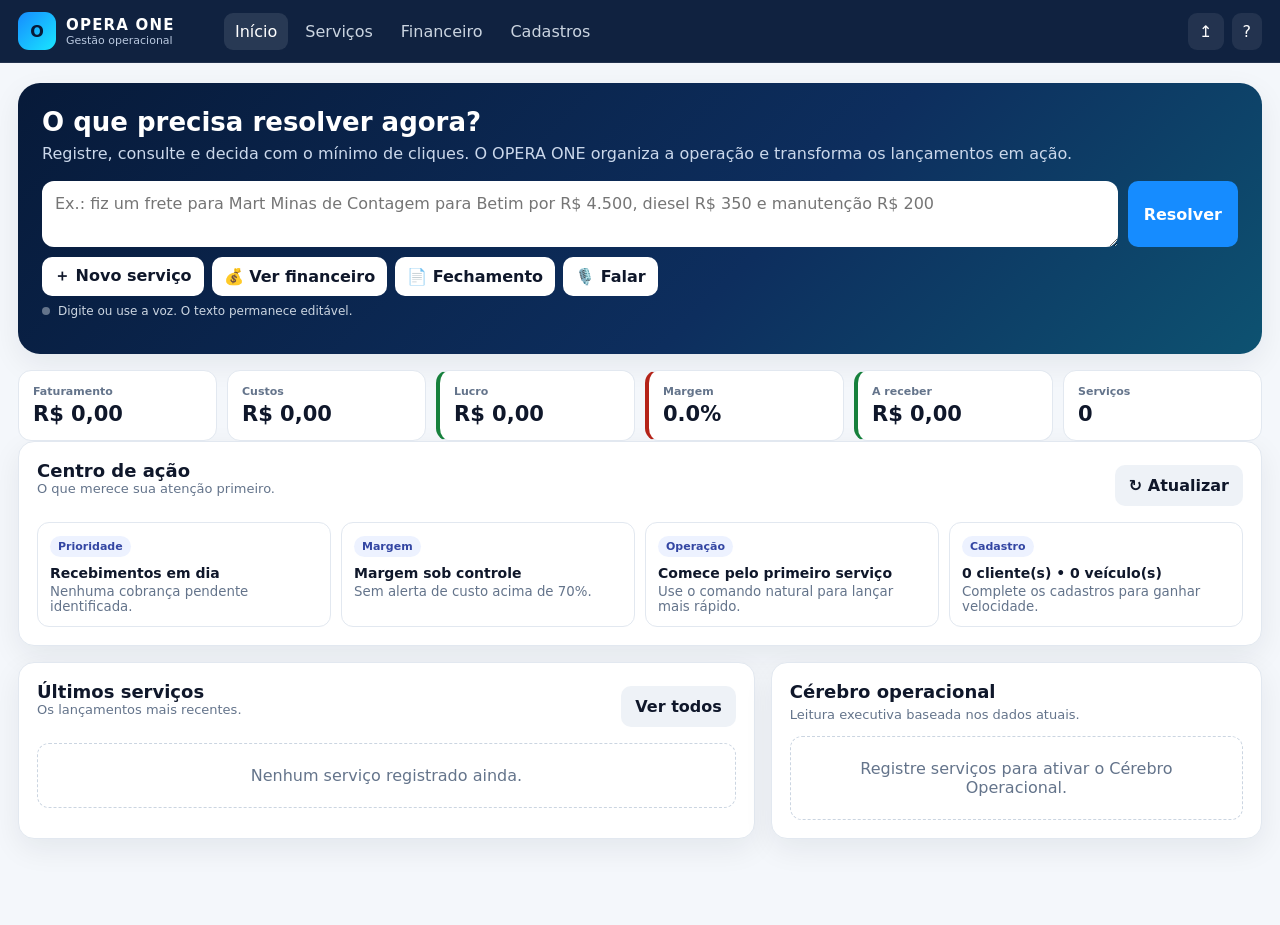
==== index.html @ f0283144 "feat: concentrar voz e teclado no assistente inteligente" ====
<!doctype html><html lang="pt-BR"><head><meta charset="utf-8"><meta name="viewport" content="width=device-width,initial-scale=1"><meta http-equiv="refresh" content="0;url=./app.html"><title>OPERA ONE</title><script>location.replace('./app.html')</script><link rel="stylesheet" href="opera-one.css">
</head><body><p>Abrindo OPERA ONE…</p><script id="opera-root-v15">
(()=>{
  const MARK='OPERA ONE V15 ROOT PATCH';
  function boot(){
    document.querySelectorAll('#voiceV9,#voiceV8,#operaVoicePanel').forEach(e=>e.remove());
    document.querySelectorAll('.more-tools .card').forEach(c=>{const h=c.querySelector('h2');if(h&&/assistente inteligente/i.test(h.textContent||''))c.remove()});
    document.querySelectorAll('#voiceBtn,#voiceStatus').forEach(e=>{if(e) e.remove()});
    if(document.getElementById('opera-root-v15-ui')) return;
    const cmd=document.querySelector('.assist-home .assist-command');
    const field=document.getElementById('v16Command');
    if(!cmd||!field) return;
    const box=document.createElement('div');box.id='opera-root-v15-ui';box.style.cssText='display:grid;grid-template-columns:1fr 1fr;gap:9px;margin-top:10px';
    box.innerHTML='<button id="operaRootAudio" type="button" class="green" style="min-height:54px;font-size:17px">🎙️ Falar</button><button id="operaRootType" type="button" class="secondary" style="min-height:54px;font-size:17px">⌨️ Digitar</button><button id="operaRootPause" type="button" class="secondary" disabled style="min-height:50px">⏸️ Pausar</button><button id="operaRootClear" type="button" class="danger" disabled style="min-height:50px">🗑️ Apagar tudo</button>';
    cmd.after(box);
    const st=document.createElement('div');st.id='operaRootVoiceStatus';st.className='muted';st.style.marginTop='8px';st.textContent='🎙️ Fale normalmente. Pausas não apagam o texto. Você pode corrigir pelo teclado.';box.after(st);
    let rec=null,listening=false,base='';
    const sync=()=>{const has=!!field.value.trim();document.getElementById('operaRootPause').disabled=!has;document.getElementById('operaRootClear').disabled=!has;document.getElementById('operaRootAudio').textContent=listening?'⏹️ Parar áudio':'🎙️ Falar'};
    const start=()=>{const SR=window.SpeechRecognition||window.webkitSpeechRecognition;if(!SR){st.textContent='⚠️ Áudio não disponível neste navegador. Use ⌨️ Digitar.';return}if(listening){listening=false;try{rec&&rec.stop()}catch(e){}st.textContent='⏸️ Pausado. Texto preservado.';sync();return}base=field.value.trim();rec=new SR();rec.lang='pt-BR';rec.continuous=true;rec.interimResults=true;rec.maxAlternatives=3;listening=true;st.textContent='🟢 Ouvindo… faça pausas à vontade.';rec.onresult=e=>{let t=base;for(let i=e.resultIndex;i<e.results.length;i++)t=(t+' '+(e.results[i][0]?.transcript||'')).replace(/\s+/g,' ').trim();field.value=t;sync()};rec.onerror=e=>{if(e.error!=='aborted')st.textContent='🟡 Áudio interrompido. O texto reconhecido foi preservado.'};rec.onend=()=>{if(listening){try{rec.start()}catch(e){}}};try{rec.start()}catch(e){listening=false;st.textContent='⚠️ Não foi possível iniciar o microfone.'}sync()};
    document.getElementById('operaRootAudio').onclick=start;
    document.getElementById('operaRootType').onclick=()=>{field.focus();st.textContent='⌨️ Digitação ativa. Corrija o texto diretamente.'};
    document.getElementById('operaRootPause').onclick=()=>{if(listening){listening=false;try{rec&&rec.stop()}catch(e){}st.textContent='⏸️ Pausado. Texto preservado.';sync()}};
    document.getElementById('operaRootClear').onclick=()=>{listening=false;try{rec&&rec.abort()}catch(e){}field.value='';document.getElementById('v16Response').innerHTML='';st.textContent='🗑️ Lançamento apagado.';sync()};
    sync();
  }
  if(document.readyState==='loading')document.addEventListener('DOMContentLoaded',boot);else boot();
  setTimeout(boot,500);setTimeout(boot,1500);
})();
</script>
<script src="./opera-final-launcher.js?v=10.0.0"></script>
<script src="./voice-controller.js?v=1"></script>
<script src="./ui-assistente-unificado.js?v=1"></script>
</body></html>
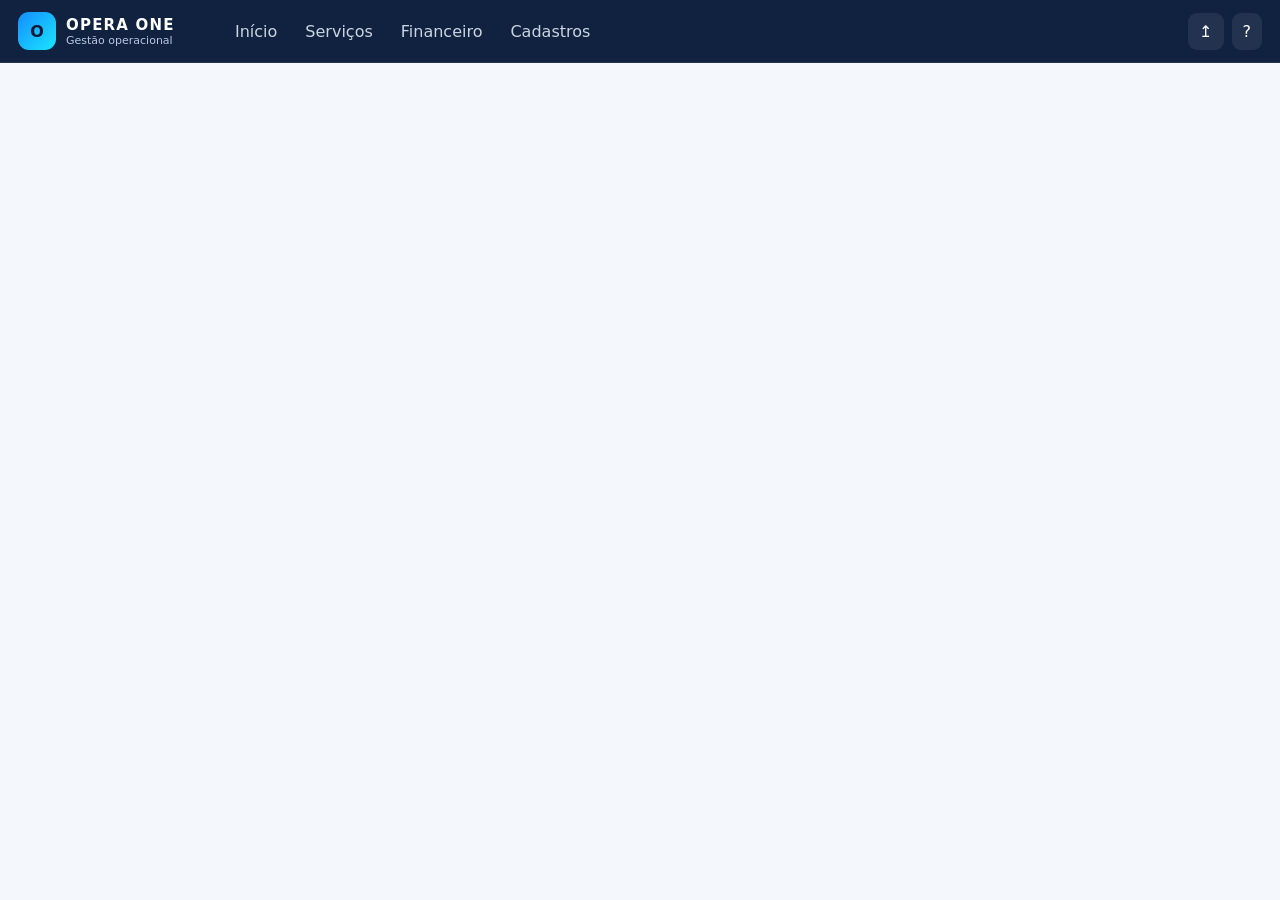
==== commit d9d9c7e5: "fix: remover bootstrap legado do index" ====
--- a/index.html
+++ b/index.html
@@ -1,33 +1,11 @@
-<!doctype html><html lang="pt-BR"><head><meta charset="utf-8"><meta name="viewport" content="width=device-width,initial-scale=1"><meta http-equiv="refresh" content="0;url=./app.html"><title>OPERA ONE</title><script>location.replace('./app.html')</script><link rel="stylesheet" href="opera-one.css">
-</head><body><p>Abrindo OPERA ONE…</p><script id="opera-root-v15">
-(()=>{
-  const MARK='OPERA ONE V15 ROOT PATCH';
-  function boot(){
-    document.querySelectorAll('#voiceV9,#voiceV8,#operaVoicePanel').forEach(e=>e.remove());
-    document.querySelectorAll('.more-tools .card').forEach(c=>{const h=c.querySelector('h2');if(h&&/assistente inteligente/i.test(h.textContent||''))c.remove()});
-    document.querySelectorAll('#voiceBtn,#voiceStatus').forEach(e=>{if(e) e.remove()});
-    if(document.getElementById('opera-root-v15-ui')) return;
-    const cmd=document.querySelector('.assist-home .assist-command');
-    const field=document.getElementById('v16Command');
-    if(!cmd||!field) return;
-    const box=document.createElement('div');box.id='opera-root-v15-ui';box.style.cssText='display:grid;grid-template-columns:1fr 1fr;gap:9px;margin-top:10px';
-    box.innerHTML='<button id="operaRootAudio" type="button" class="green" style="min-height:54px;font-size:17px">🎙️ Falar</button><button id="operaRootType" type="button" class="secondary" style="min-height:54px;font-size:17px">⌨️ Digitar</button><button id="operaRootPause" type="button" class="secondary" disabled style="min-height:50px">⏸️ Pausar</button><button id="operaRootClear" type="button" class="danger" disabled style="min-height:50px">🗑️ Apagar tudo</button>';
-    cmd.after(box);
-    const st=document.createElement('div');st.id='operaRootVoiceStatus';st.className='muted';st.style.marginTop='8px';st.textContent='🎙️ Fale normalmente. Pausas não apagam o texto. Você pode corrigir pelo teclado.';box.after(st);
-    let rec=null,listening=false,base='';
-    const sync=()=>{const has=!!field.value.trim();document.getElementById('operaRootPause').disabled=!has;document.getElementById('operaRootClear').disabled=!has;document.getElementById('operaRootAudio').textContent=listening?'⏹️ Parar áudio':'🎙️ Falar'};
-    const start=()=>{const SR=window.SpeechRecognition||window.webkitSpeechRecognition;if(!SR){st.textContent='⚠️ Áudio não disponível neste navegador. Use ⌨️ Digitar.';return}if(listening){listening=false;try{rec&&rec.stop()}catch(e){}st.textContent='⏸️ Pausado. Texto preservado.';sync();return}base=field.value.trim();rec=new SR();rec.lang='pt-BR';rec.continuous=true;rec.interimResults=true;rec.maxAlternatives=3;listening=true;st.textContent='🟢 Ouvindo… faça pausas à vontade.';rec.onresult=e=>{let t=base;for(let i=e.resultIndex;i<e.results.length;i++)t=(t+' '+(e.results[i][0]?.transcript||'')).replace(/\s+/g,' ').trim();field.value=t;sync()};rec.onerror=e=>{if(e.error!=='aborted')st.textContent='🟡 Áudio interrompido. O texto reconhecido foi preservado.'};rec.onend=()=>{if(listening){try{rec.start()}catch(e){}}};try{rec.start()}catch(e){listening=false;st.textContent='⚠️ Não foi possível iniciar o microfone.'}sync()};
-    document.getElementById('operaRootAudio').onclick=start;
-    document.getElementById('operaRootType').onclick=()=>{field.focus();st.textContent='⌨️ Digitação ativa. Corrija o texto diretamente.'};
-    document.getElementById('operaRootPause').onclick=()=>{if(listening){listening=false;try{rec&&rec.stop()}catch(e){}st.textContent='⏸️ Pausado. Texto preservado.';sync()}};
-    document.getElementById('operaRootClear').onclick=()=>{listening=false;try{rec&&rec.abort()}catch(e){}field.value='';document.getElementById('v16Response').innerHTML='';st.textContent='🗑️ Lançamento apagado.';sync()};
-    sync();
-  }
-  if(document.readyState==='loading')document.addEventListener('DOMContentLoaded',boot);else boot();
-  setTimeout(boot,500);setTimeout(boot,1500);
-})();
-</script>
-<script src="./opera-final-launcher.js?v=10.0.0"></script>
-<script src="./voice-controller.js?v=1"></script>
-<script src="./ui-assistente-unificado.js?v=1"></script>
-</body></html>+<!doctype html>
+<html lang="pt-BR">
+<head>
+<meta charset="utf-8">
+<meta name="viewport" content="width=device-width,initial-scale=1,viewport-fit=cover">
+<meta http-equiv="refresh" content="0;url=./app.html">
+<title>OPERA ONE</title>
+<script>location.replace('./app.html')</script>
+</head>
+<body><p>Abrindo OPERA ONE…</p></body>
+</html>
